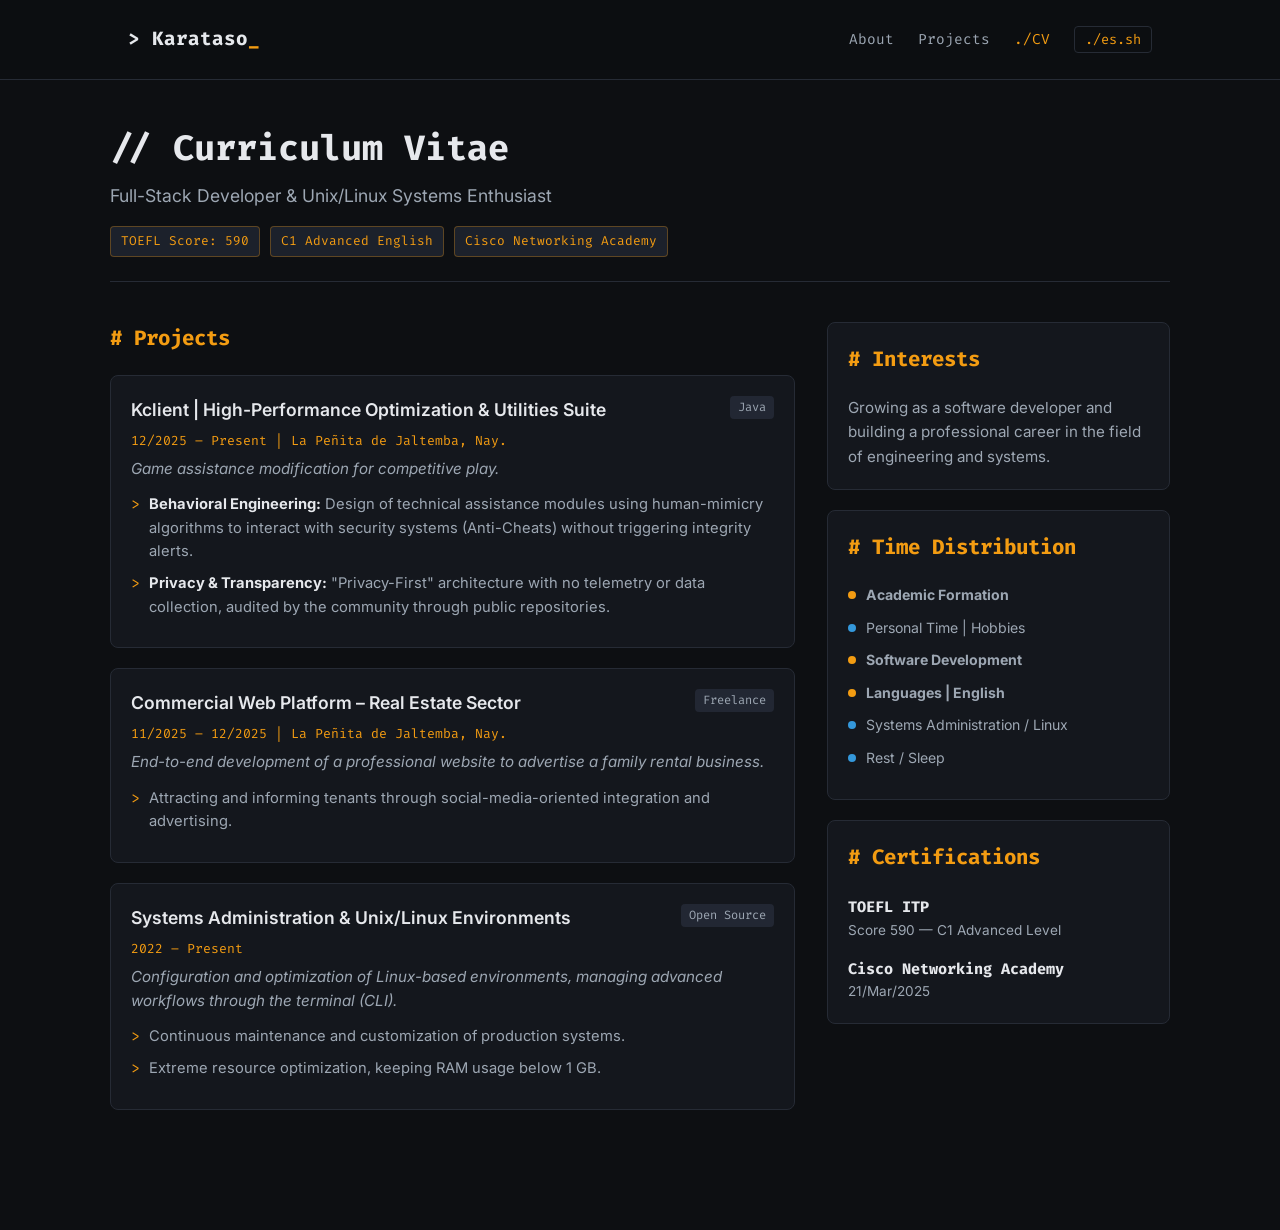
==== cv.html @ 8e1b0e6a "Redesign site with terminal theme, add CV page and EN/ES language toggle" ====
<!DOCTYPE html>
<html lang="en">
<head>
    <meta charset="UTF-8">
    <meta name="viewport" content="width=device-width, initial-scale=1.0">
    <title data-i18n="cv.title">Curriculum Vitae | Karataso</title>
    <link rel="stylesheet" href="styles/cv.css">
    <link rel="preconnect" href="https://fonts.googleapis.com">
    <link rel="preconnect" href="https://fonts.gstatic.com" crossorigin>
    <link href="https://fonts.googleapis.com/css2?family=Fira+Code:wght@400;500;700&family=Inter:wght@300;400;600&display=swap" rel="stylesheet">
    <script src="scripts/lang.js" defer></script>
</head>
<body>

    <nav class="navbar">
        <a href="index.html" class="logo">&gt; Karataso<span>_</span></a>
        <div class="nav-links">
            <a href="index.html#about">About</a>
            <a href="index.html#projects">Projects</a>
            <a href="cv.html" class="active">./CV</a>
            <button id="lang-toggle" class="nav-lang" type="button">./es.sh</button>
        </div>
    </nav>

    <main class="cv-container">
        
        <header class="cv-header">
            <h1 class="glitch-title" data-i18n="cv.heading">// Curriculum Vitae</h1>
            <p class="subtitle" data-i18n="cv.subtitle">Full-Stack Developer & Unix/Linux Systems Enthusiast</p>
            <div class="header-badges">
                <span class="badge" data-i18n="cv.badge1">TOEFL Score: 590</span>
                <span class="badge" data-i18n="cv.badge2">C1 Advanced English</span>
                <span class="badge" data-i18n="cv.badge3">Cisco Networking Academy</span>
            </div>
        </header>

        <div class="cv-grid">
            
            <section class="cv-main">
                
                <h2 class="section-title"><span>#</span> <span data-i18n="cv.projects.title">Projects</span></h2>

                <article class="cv-card">
                    <div class="card-header">
                        <h3 data-i18n="cv.kclient.h">Kclient | High-Performance Optimization & Utilities Suite</h3>
                        <span class="tech-tag">Java</span>
                    </div>
                    <p class="meta" data-i18n="cv.kclient.meta">12/2025 – Present | La Peñita de Jaltemba, Nay.</p>
                    <p class="role-desc" data-i18n="cv.kclient.desc">Game assistance modification for competitive play.</p>
                    <ul>
                        <li><strong data-i18n="cv.kclient.b1h">Behavioral Engineering:</strong> <span data-i18n="cv.kclient.b1">Design of technical assistance modules using human-mimicry algorithms to interact with security systems (Anti-Cheats) without triggering integrity alerts.</span></li>
                        <li><strong data-i18n="cv.kclient.b2h">Privacy & Transparency:</strong> <span data-i18n="cv.kclient.b2">"Privacy-First" architecture with no telemetry or data collection, audited by the community through public repositories.</span></li>
                    </ul>
                </article>

                <article class="cv-card">
                    <div class="card-header">
                        <h3 data-i18n="cv.realty.h">Commercial Web Platform – Real Estate Sector</h3>
                        <span class="tech-tag">Freelance</span>
                    </div>
                    <p class="meta" data-i18n="cv.realty.meta">11/2025 – 12/2025 | La Peñita de Jaltemba, Nay.</p>
                    <p class="role-desc" data-i18n="cv.realty.desc">End-to-end development of a professional website to advertise a family rental business.</p>
                    <ul>
                        <li><span data-i18n="cv.realty.b1">Attracting and informing tenants through social-media-oriented integration and advertising.</span></li>
                    </ul>
                </article>

                <article class="cv-card">
                    <div class="card-header">
                        <h3 data-i18n="cv.linux.h">Systems Administration & Unix/Linux Environments</h3>
                        <span class="tech-tag">Open Source</span>
                    </div>
                    <p class="meta" data-i18n="cv.linux.meta">2022 – Present</p>
                    <p class="role-desc" data-i18n="cv.linux.desc">Configuration and optimization of Linux-based environments, managing advanced workflows through the terminal (CLI).</p>
                    <ul>
                        <li><span data-i18n="cv.linux.b1">Continuous maintenance and customization of production systems.</span></li>
                        <li><span data-i18n="cv.linux.b2">Extreme resource optimization, keeping RAM usage below 1 GB.</span></li>
                    </ul>
                </article>

            </section>

            <aside class="cv-sidebar">
                
                <div class="sidebar-block">
                    <h2 class="section-title"><span>#</span> <span data-i18n="cv.interests.title">Interests</span></h2>
                    <p class="interest-text" data-i18n="cv.interests.text">Growing as a software developer and building a professional career in the field of engineering and systems.</p>
                </div>

                <div class="sidebar-block">
                    <h2 class="section-title"><span>#</span> <span data-i18n="cv.time.title">Time Distribution</span></h2>
                    <ul class="time-list">
                        <li><span class="dot a"></span> <strong data-i18n="cv.time.a">Academic Formation</strong></li>
                        <li><span class="dot b"></span> <span data-i18n="cv.time.b">Personal Time | Hobbies</span></li>
                        <li><span class="dot c"></span> <strong data-i18n="cv.time.c">Software Development</strong></li>
                        <li><span class="dot d"></span> <strong data-i18n="cv.time.d">Languages | English</strong></li>
                        <li><span class="dot e"></span> <span data-i18n="cv.time.e">Systems Administration / Linux</span></li>
                        <li><span class="dot f"></span> <span data-i18n="cv.time.f">Rest / Sleep</span></li>
                    </ul>
                </div>

                <div class="sidebar-block">
                    <h2 class="section-title"><span>#</span> <span data-i18n="cv.certs.title">Certifications</span></h2>
                    <div class="cert-item">
                        <strong>TOEFL ITP</strong>
                        <p data-i18n="cv.certs.toefl.p">Score 590 — C1 Advanced Level</p>
                    </div>
                    <div class="cert-item">
                        <strong>Cisco Networking Academy</strong>
                        <p>21/Mar/2025</p>
                    </div>
                </div>

            </aside>

        </div>
    </main>

</body>
</html>
---- styles/cv.css ----
:root {
    --bg-color: #0d0f12;
    --card-bg: #14171d;
    --border-color: #262b35;
    --text-primary: #e6e8ec;
    --text-secondary: #9da7b3;
    --accent-orange: #f39c12;
    --accent-blue: #3498db;
    --font-mono: 'Fira Code', monospace;
    --font-sans: 'Inter', sans-serif;
}

* {
    box-sizing: border-box;
    margin: 0;
    padding: 0;
}

body {
    background-color: var(--bg-color);
    color: var(--text-primary);
    font-family: var(--font-sans);
    line-height: 1.6;
    padding-bottom: 60px;
}

/* Navigation */
.navbar {
    display: flex;
    justify-content: space-between;
    align-items: center;
    padding: 24px 10%;
    background-color: rgba(13, 15, 18, 0.9);
    border-bottom: 1px solid var(--border-color);
    position: sticky;
    top: 0;
    backdrop-filter: blur(8px);
    z-index: 100;
}

.logo {
    font-family: var(--font-mono);
    font-weight: 700;
    font-size: 1.2rem;
    color: var(--text-primary);
    text-decoration: none;
}

.logo span {
    color: var(--accent-orange);
}

.nav-links a {
    color: var(--text-secondary);
    text-decoration: none;
    margin-left: 20px;
    font-family: var(--font-mono);
    font-size: 0.9rem;
    transition: color 0.2s;
}

.nav-links a:hover,
.nav-links a.active {
    color: var(--accent-orange);
}

.nav-lang {
    background: none;
    border: 1px solid var(--border-color);
    border-radius: 4px;
    font-family: var(--font-mono);
    font-size: 0.85rem;
    color: var(--accent-orange);
    padding: 4px 10px;
    margin-left: 20px;
    cursor: pointer;
    transition: border-color 0.2s, color 0.2s;
}

.nav-lang:hover {
    border-color: var(--accent-orange);
    color: var(--accent-orange);
}

/* Layout */
.cv-container {
    max-width: 1100px;
    margin: 40px auto;
    padding: 0 20px;
}

.cv-header {
    margin-bottom: 40px;
    border-bottom: 1px solid var(--border-color);
    padding-bottom: 24px;
}

.glitch-title {
    font-family: var(--font-mono);
    font-size: 2.2rem;
    color: var(--text-primary);
}

.subtitle {
    color: var(--text-secondary);
    font-size: 1.1rem;
    margin-top: 6px;
}

.header-badges {
    display: flex;
    gap: 10px;
    margin-top: 16px;
    flex-wrap: wrap;
}

.badge {
    font-family: var(--font-mono);
    font-size: 0.8rem;
    background-color: #1c212b;
    color: var(--accent-orange);
    border: 1px solid rgba(243, 156, 18, 0.3);
    padding: 4px 10px;
    border-radius: 4px;
}

/* Grid System */
.cv-grid {
    display: grid;
    grid-template-columns: 2fr 1fr;
    gap: 32px;
}

@media (max-width: 768px) {
    .cv-grid {
        grid-template-columns: 1fr;
    }
}

.section-title {
    font-family: var(--font-mono);
    font-size: 1.3rem;
    margin-bottom: 20px;
    color: var(--text-primary);
}

.section-title span {
    color: var(--accent-orange);
}

/* Cards */
.cv-card {
    background-color: var(--card-bg);
    border: 1px solid var(--border-color);
    border-radius: 8px;
    padding: 20px;
    margin-bottom: 20px;
    transition: border-color 0.2s;
}

.cv-card:hover {
    border-color: #3b4252;
}

.card-header {
    display: flex;
    justify-content: space-between;
    align-items: flex-start;
    gap: 12px;
}

.card-header h3 {
    font-size: 1.1rem;
    font-weight: 600;
}

.tech-tag {
    font-family: var(--font-mono);
    font-size: 0.75rem;
    background-color: #222733;
    color: var(--text-secondary);
    padding: 2px 8px;
    border-radius: 4px;
    white-space: nowrap;
}

.meta {
    font-family: var(--font-mono);
    font-size: 0.82rem;
    color: var(--accent-orange);
    margin: 6px 0;
}

.role-desc {
    color: var(--text-secondary);
    font-size: 0.95rem;
    margin-bottom: 12px;
    font-style: italic;
}

.cv-card ul {
    list-style-type: none;
    padding-left: 0;
}

.cv-card li {
    position: relative;
    padding-left: 18px;
    margin-bottom: 8px;
    font-size: 0.92rem;
    color: var(--text-secondary);
}

.cv-card li strong {
    color: var(--text-primary);
}

.cv-card li::before {
    content: ">";
    position: absolute;
    left: 0;
    color: var(--accent-orange);
    font-family: var(--font-mono);
}

/* Sidebar Styling */
.sidebar-block {
    background-color: var(--card-bg);
    border: 1px solid var(--border-color);
    border-radius: 8px;
    padding: 20px;
    margin-bottom: 20px;
}

.interest-text {
    font-size: 0.95rem;
    color: var(--text-secondary);
}

.time-list {
    list-style: none;
}

.time-list li {
    font-size: 0.88rem;
    color: var(--text-secondary);
    margin-bottom: 10px;
    display: flex;
    align-items: center;
    gap: 10px;
}

.dot {
    width: 8px;
    height: 8px;
    border-radius: 50%;
    display: inline-block;
}

.dot.a, .dot.c, .dot.d { background-color: var(--accent-orange); }
.dot.b, .dot.e, .dot.f { background-color: var(--accent-blue); }

.cert-item {
    margin-bottom: 14px;
}

.cert-item:last-child {
    margin-bottom: 0;
}

.cert-item strong {
    font-family: var(--font-mono);
    font-size: 0.95rem;
}

.cert-item p {
    font-size: 0.85rem;
    color: var(--text-secondary);
}
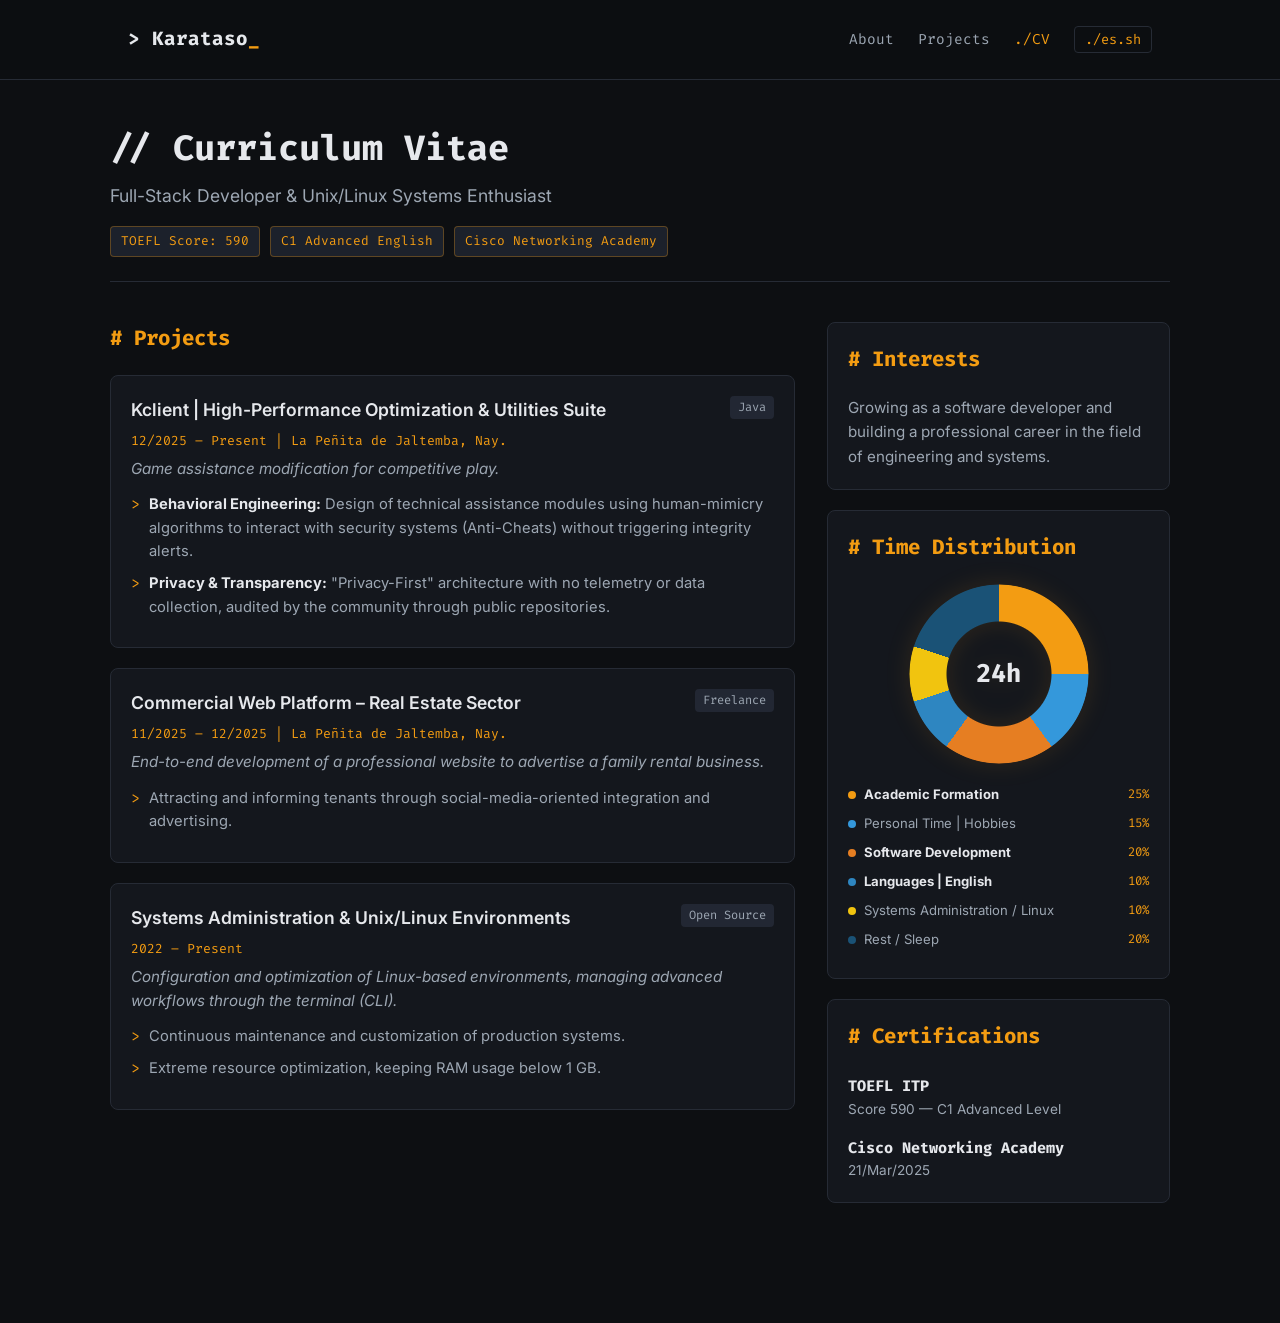
==== commit e4127932: "Revamp project cards with glow hover effects, donut chart for CV time distribution, add CasaTabachin" ====
--- a/cv.html
+++ b/cv.html
@@ -89,14 +89,22 @@
 
                 <div class="sidebar-block">
                     <h2 class="section-title"><span>#</span> <span data-i18n="cv.time.title">Time Distribution</span></h2>
-                    <ul class="time-list">
-                        <li><span class="dot a"></span> <strong data-i18n="cv.time.a">Academic Formation</strong></li>
-                        <li><span class="dot b"></span> <span data-i18n="cv.time.b">Personal Time | Hobbies</span></li>
-                        <li><span class="dot c"></span> <strong data-i18n="cv.time.c">Software Development</strong></li>
-                        <li><span class="dot d"></span> <strong data-i18n="cv.time.d">Languages | English</strong></li>
-                        <li><span class="dot e"></span> <span data-i18n="cv.time.e">Systems Administration / Linux</span></li>
-                        <li><span class="dot f"></span> <span data-i18n="cv.time.f">Rest / Sleep</span></li>
-                    </ul>
+                    <div class="donut-wrapper">
+                        <div class="donut-chart">
+                            <div class="donut-ring"></div>
+                            <div class="donut-center">
+                                <span class="donut-center-text">24h</span>
+                            </div>
+                        </div>
+                        <ul class="donut-legend">
+                            <li><span class="dot a"></span> <strong data-i18n="cv.time.a">Academic Formation</strong> <span class="pct">25%</span></li>
+                            <li><span class="dot b"></span> <span data-i18n="cv.time.b">Personal Time | Hobbies</span> <span class="pct">15%</span></li>
+                            <li><span class="dot c"></span> <strong data-i18n="cv.time.c">Software Development</strong> <span class="pct">20%</span></li>
+                            <li><span class="dot d"></span> <strong data-i18n="cv.time.d">Languages | English</strong> <span class="pct">10%</span></li>
+                            <li><span class="dot e"></span> <span data-i18n="cv.time.e">Systems Admin / Linux</span> <span class="pct">10%</span></li>
+                            <li><span class="dot f"></span> <span data-i18n="cv.time.f">Rest / Sleep</span> <span class="pct">20%</span></li>
+                        </ul>
+                    </div>
                 </div>
 
                 <div class="sidebar-block">
--- a/styles/cv.css
+++ b/styles/cv.css
@@ -255,10 +255,112 @@
     height: 8px;
     border-radius: 50%;
     display: inline-block;
-}
-
-.dot.a, .dot.c, .dot.d { background-color: var(--accent-orange); }
-.dot.b, .dot.e, .dot.f { background-color: var(--accent-blue); }
+    flex-shrink: 0;
+}
+
+.dot.a { background-color: #f39c12; }
+.dot.b { background-color: #3498db; }
+.dot.c { background-color: #e67e22; }
+.dot.d { background-color: #2e86c1; }
+.dot.e { background-color: #f1c40f; }
+.dot.f { background-color: #1a5276; }
+
+/* Donut Chart */
+.donut-wrapper {
+    display: flex;
+    flex-direction: column;
+    align-items: center;
+    gap: 20px;
+}
+
+.donut-ring {
+    width: 100%;
+    height: 100%;
+    border-radius: 50%;
+    background: conic-gradient(
+        #f39c12 0deg 90deg,
+        #3498db 90deg 144deg,
+        #e67e22 144deg 216deg,
+        #2e86c1 216deg 252deg,
+        #f1c40f 252deg 288deg,
+        #1a5276 288deg 360deg
+    );
+    -webkit-mask: radial-gradient(circle at center, transparent 52px, black 53px, black 89px, transparent 90px);
+    mask: radial-gradient(circle at center, transparent 52px, black 53px, black 89px, transparent 90px);
+    animation: donutSpin 1.2s cubic-bezier(0.22, 1, 0.36, 1) forwards;
+    transform-origin: center;
+}
+
+@keyframes donutSpin {
+    from { transform: rotate(-90deg); opacity: 0; }
+    to { transform: rotate(0deg); opacity: 1; }
+}
+
+.donut-center {
+    position: absolute;
+    inset: 0;
+    display: flex;
+    align-items: center;
+    justify-content: center;
+}
+
+.donut-center-text {
+    font-family: var(--font-mono);
+    font-size: 1.6rem;
+    font-weight: 700;
+    color: var(--text-primary);
+}
+
+.donut-chart {
+    position: relative;
+    width: 180px;
+    height: 180px;
+    filter: drop-shadow(0 0 12px rgba(243, 156, 18, 0.12));
+    transition: filter 0.3s;
+}
+
+.donut-chart:hover {
+    filter: drop-shadow(0 0 20px rgba(243, 156, 18, 0.25));
+}
+
+@keyframes fadeUp {
+    from { opacity: 0; transform: translateY(10px); }
+    to { opacity: 1; transform: translateY(0); }
+}
+
+.donut-legend {
+    list-style: none;
+    width: 100%;
+}
+
+.donut-legend li {
+    font-size: 0.82rem;
+    color: var(--text-secondary);
+    margin-bottom: 8px;
+    display: flex;
+    align-items: center;
+    gap: 8px;
+    opacity: 0;
+    animation: fadeUp 0.4s ease forwards;
+}
+
+.donut-legend li:nth-child(1) { animation-delay: 0.4s; }
+.donut-legend li:nth-child(2) { animation-delay: 0.5s; }
+.donut-legend li:nth-child(3) { animation-delay: 0.6s; }
+.donut-legend li:nth-child(4) { animation-delay: 0.7s; }
+.donut-legend li:nth-child(5) { animation-delay: 0.8s; }
+.donut-legend li:nth-child(6) { animation-delay: 0.9s; }
+
+.donut-legend li strong {
+    color: var(--text-primary);
+}
+
+.donut-legend .pct {
+    margin-left: auto;
+    font-family: var(--font-mono);
+    font-size: 0.78rem;
+    color: var(--accent-orange);
+}
 
 .cert-item {
     margin-bottom: 14px;
